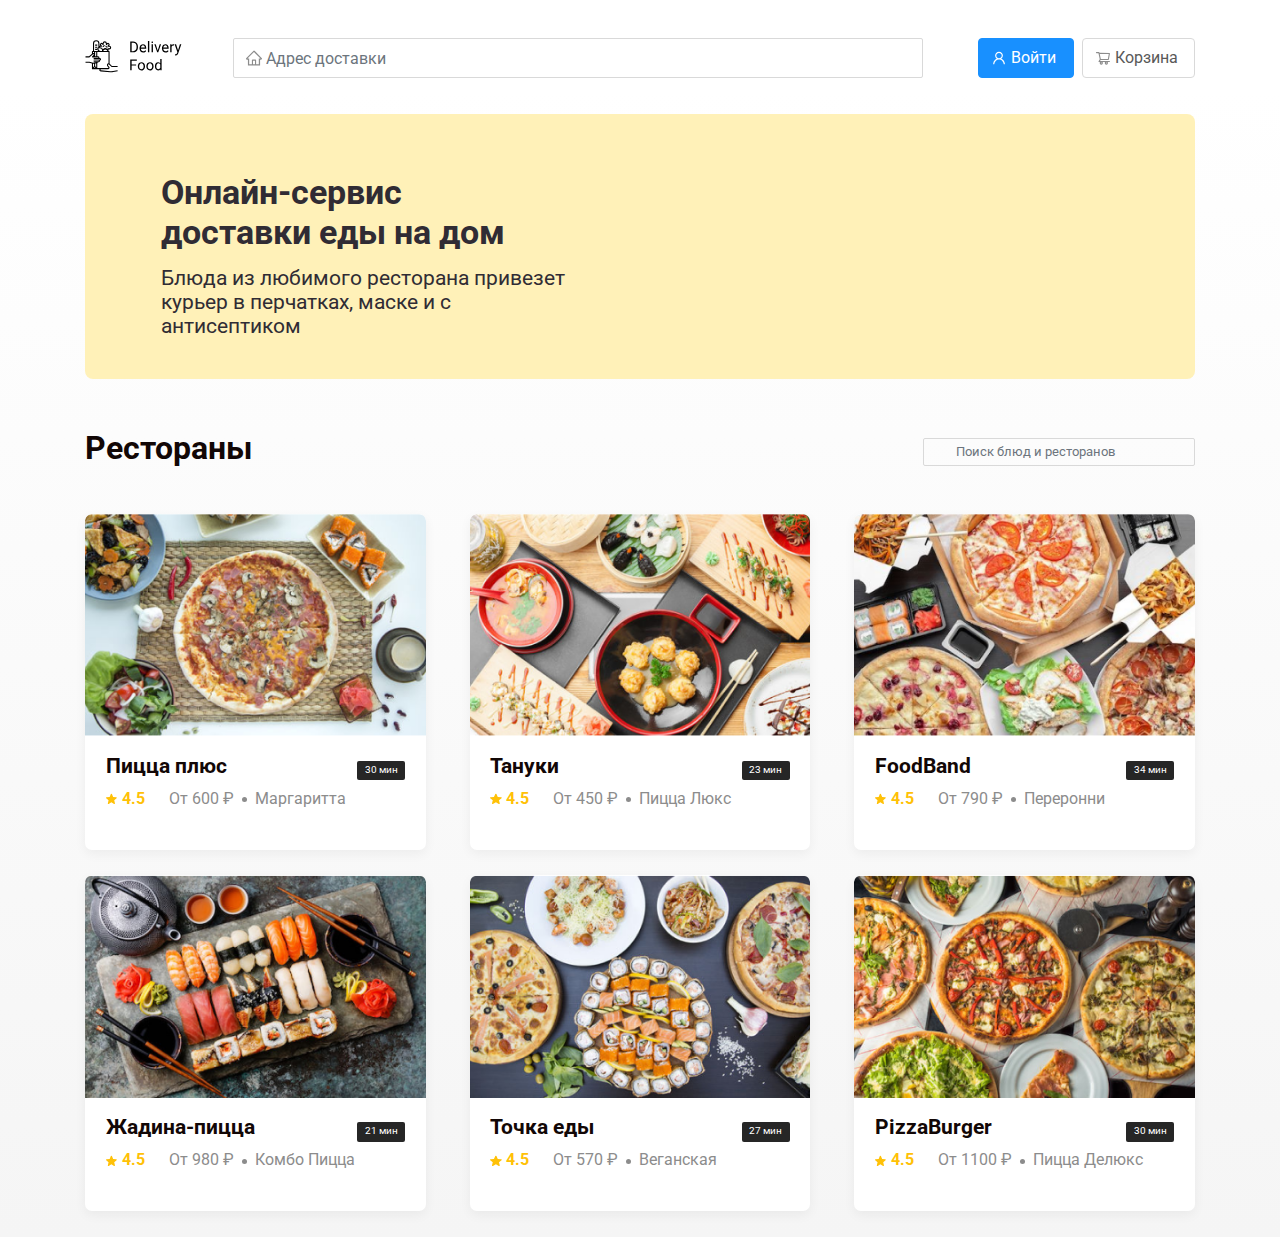
==== index.html @ 58655008 "change card values" ====
<!DOCTYPE html>
<html lang="en">
  <head>
    <meta charset="UTF-8" />
    <meta name="viewport" content="width=device-width, initial-scale=1.0" />
    <link
      rel="stylesheet"
      href="https://stackpath.bootstrapcdn.com/bootstrap/4.5.2/css/bootstrap.min.css"
    />
    <link rel="stylesheet" href="css/style.css" />
    <link
      href="https://fonts.googleapis.com/css2?family=Roboto:wght@400;700&display=swap"
      rel="stylesheet"
    />
    <script
      src="https://code.jquery.com/jquery-3.5.1.slim.min.js"
      defer
    ></script>
    <script
      src="https://cdn.jsdelivr.net/npm/popper.js@1.16.1/dist/umd/popper.min.js"
      defer
    ></script>
    <script
      src="https://stackpath.bootstrapcdn.com/bootstrap/4.5.2/js/bootstrap.min.js"
      defer
    ></script>

    <title>Delivery food - доставка еды на дом</title>
  </head>
  <body>
    <article>
      <header class="container-lg">
        <div class="row">
          <div class="col">
            <nav class="d-flex justify-content-between menu">
              <a href="" class="logo">
                <svg width="101" height="37" fill="none">
                  <path
                    d="M12.279 6.563h-2.14v1.07h2.14v-1.07zM12.279 8.702h-2.14v1.07h2.14v-1.07zM12.279 10.841h-2.14v1.07h2.14v-1.07zM19.766 7.098h-1.07a1.07 1.07 0 01-1.07 1.07v1.069a2.142 2.142 0 002.14-2.14zM22.44 9.771v-1.07a1.07 1.07 0 01-1.07-1.069H20.3a2.142 2.142 0 002.14 2.14z"
                    fill="#000"
                  />
                  <path
                    d="M28.055 33.05a10.17 10.17 0 01-2.738.123l-9.299-.846a.583.583 0 01.053-1.164h7.17a1.34 1.34 0 001.338-1.338v-.013c0-.28-.092-.554-.26-.779l-1.225-1.632a.603.603 0 01-.12-.36v-.091a.6.6 0 011.024-.424l2.342 2.341a.536.536 0 00.378.157h5.883v-1.07h-5.662l-2.184-2.185a1.701 1.701 0 00-.176-.152V13.515a.535.535 0 00-.535-.535h-.535v-1.604h.802a1.871 1.871 0 100-3.744h-.055a1.67 1.67 0 00-2.36-2.343 2.14 2.14 0 00-4.26 0 1.67 1.67 0 00-2.36 2.343h-.056c-.277 0-.552.062-.802.181v-2.32a3.209 3.209 0 10-6.418 0v7.487h-.534a.535.535 0 00-.535.535v2.352l-2.872 2.461H.513v1.07h3.744a.535.535 0 00.348-.129l3.1-2.657a1.76 1.76 0 011.143-.423.222.222 0 01.157.378l-1.918 1.918a.535.535 0 00.379.913h5.615a.267.267 0 010 .535H9.07a.535.535 0 000 1.07h5.615a.267.267 0 110 .534H9.07a.535.535 0 000 1.07h4.546a.267.267 0 010 .534H9.07a.535.535 0 100 1.07h2.64a.033.033 0 01.025.054.034.034 0 01-.02.012l-3.673.46-3.638-1.04a.534.534 0 00-.147-.02H.513v1.069h3.669l2.749.785v5.097h.001a.53.53 0 00.534.535h7.059a1.652 1.652 0 001.396 2.23l9.299.845a11.139 11.139 0 003.026-.135l4.45-.809-.19-1.052-4.451.809zM13.348 10.841a.535.535 0 01.535-.535h1.07a2.141 2.141 0 012.139 2.14.536.536 0 01-.535.534h-1.07a2.141 2.141 0 01-2.139-2.139zm1.872-2.14h1.337a.535.535 0 00.378-.912l-.802-.802a.599.599 0 11.848-.848l.802.802a.535.535 0 00.913-.378v-1.07a1.07 1.07 0 012.14 0v1.07a.535.535 0 00.912.378l.802-.802a.6.6 0 01.848.848l-.802.802a.534.534 0 00.378.913h1.337a.802.802 0 010 1.604h-1.337a.534.534 0 00-.534.535v.285a3.202 3.202 0 00-4.481.199 3.214 3.214 0 00-3.006-2.088h-.488a.804.804 0 01.755-.535zm7.152 4.28h-4.143a2.14 2.14 0 014.143 0zM9.07 5.492a2.14 2.14 0 114.278 0V9.33a1.607 1.607 0 00-1.07 1.512c0 .79.292 1.552.82 2.14H9.07V5.492zm1.07 8.557h1.07v4.278h-1.07V14.05zm-1.292 1.07c-.287 0-.573.044-.848.13v-1.2h1.07v1.09a1.295 1.295 0 00-.222-.02zm.222 2.895v.313h-.313l.313-.313zm1.07 7.537l1.07-.134v3.92l-1.07-1.07v-2.716zm-2.073.26l1.003-.126v2.582L8 29.338v-3.523a.545.545 0 00.067-.004zm.69 4.282l.848-.849.848.849H8.757zm3.522-4.906a1.104 1.104 0 00.534-.944v-.033h.803a1.338 1.338 0 001.305-1.625 1.337 1.337 0 00-.236-2.653h-.294a1.338 1.338 0 00-1.31-1.605h-.802V14.05h11.23v11.232a1.671 1.671 0 00-1.604 1.668v.091c0 .362.118.713.334 1.002l1.225 1.632a.23.23 0 01.046.137v.013a.268.268 0 01-.268.269H12.279v-4.906zM45.238 14.284V3.62h3.01c.928 0 1.748.205 2.461.616.713.41 1.262.993 1.648 1.75.39.757.588 1.626.593 2.607v.682c0 1.005-.195 1.887-.586 2.644a4.068 4.068 0 01-1.662 1.743c-.718.405-1.555.613-2.512.622h-2.952zm1.406-9.506v8.357h1.48c1.084 0 1.926-.337 2.526-1.011.606-.674.909-1.634.909-2.879v-.622c0-1.211-.286-2.151-.857-2.82-.567-.674-1.372-1.016-2.417-1.025h-1.641zm11.514 9.653c-1.075 0-1.949-.352-2.622-1.055-.674-.708-1.011-1.653-1.011-2.834v-.25c0-.785.149-1.486.447-2.101.302-.62.722-1.104 1.26-1.45a3.17 3.17 0 011.757-.528c1.03 0 1.831.34 2.403 1.018.57.679.856 1.65.856 2.915v.564H55.88c.02.781.246 1.414.681 1.897.44.479.996.718 1.67.718.478 0 .884-.098 1.216-.293.332-.195.622-.454.871-.776l.828.644c-.664 1.02-1.66 1.53-2.988 1.53zm-.169-7.105c-.547 0-1.006.2-1.377.601-.37.395-.6.952-.688 1.67h3.97v-.103c-.04-.688-.225-1.22-.557-1.596-.332-.381-.781-.572-1.348-.572zm6.306 6.958H62.94V3.034h1.355v11.25zm3.648 0h-1.355V6.36h1.355v7.924zM66.478 4.258c0-.22.066-.406.198-.557.136-.151.337-.227.6-.227.264 0 .464.076.601.227a.8.8 0 01.205.557c0 .22-.068.402-.205.549-.137.146-.337.22-.6.22-.264 0-.465-.074-.601-.22a.79.79 0 01-.198-.55zm6.255 8.188l1.963-6.086h1.384l-2.842 7.924h-1.032L69.335 6.36h1.384l2.014 6.086zm7.837 1.985c-1.074 0-1.948-.352-2.622-1.055-.674-.708-1.011-1.653-1.011-2.834v-.25c0-.785.149-1.486.447-2.101.302-.62.722-1.104 1.26-1.45a3.169 3.169 0 011.757-.528c1.03 0 1.831.34 2.403 1.018.571.679.857 1.65.857 2.915v.564h-5.369c.02.781.247 1.414.681 1.897.44.479.996.718 1.67.718.479 0 .884-.098 1.216-.293.332-.195.622-.454.872-.776l.827.644c-.664 1.02-1.66 1.53-2.988 1.53zM80.4 7.326c-.546 0-1.005.2-1.377.601-.37.395-.6.952-.688 1.67h3.97v-.103c-.04-.688-.225-1.22-.557-1.596-.332-.381-.781-.572-1.348-.572zm8.665.25a4.06 4.06 0 00-.667-.052c-.888 0-1.491.379-1.809 1.135v5.625h-1.355V6.36h1.319l.022.915c.444-.708 1.074-1.062 1.89-1.062.263 0 .463.034.6.103v1.26zm3.977 4.724l1.846-5.94h1.45l-3.186 9.147c-.493 1.319-1.277 1.978-2.351 1.978l-.257-.022-.505-.095v-1.099l.366.03c.46 0 .816-.093 1.07-.279.258-.185.47-.525.637-1.018l.3-.806-2.827-7.836h1.48l1.977 5.94zM51.119 27.575h-4.475v4.71h-1.406V21.62h6.606v1.158h-5.2v3.647h4.475v1.15zm1.677.674c0-.777.152-1.475.455-2.095.307-.62.732-1.099 1.274-1.436.547-.336 1.17-.505 1.868-.505 1.079 0 1.95.374 2.614 1.12.67.748 1.004 1.741 1.004 2.982v.095c0 .771-.15 1.465-.447 2.08a3.338 3.338 0 01-1.267 1.428c-.547.342-1.177.513-1.89.513-1.074 0-1.946-.374-2.614-1.12-.665-.748-.997-1.737-.997-2.967v-.095zm1.363.16c0 .88.202 1.585.608 2.118.41.532.957.798 1.64.798.689 0 1.236-.269 1.64-.806.406-.542.609-1.299.609-2.27 0-.87-.208-1.572-.623-2.11-.41-.542-.957-.813-1.64-.813-.67 0-1.209.267-1.62.799-.41.532-.614 1.294-.614 2.285zm7.192-.16c0-.777.151-1.475.454-2.095.308-.62.733-1.099 1.275-1.436.547-.336 1.169-.505 1.867-.505 1.08 0 1.95.374 2.615 1.12.669.748 1.003 1.741 1.003 2.982v.095c0 .771-.148 1.465-.446 2.08a3.338 3.338 0 01-1.267 1.428c-.547.342-1.177.513-1.89.513-1.074 0-1.946-.374-2.615-1.12-.664-.748-.996-1.737-.996-2.967v-.095zm1.362.16c0 .88.203 1.585.608 2.118.41.532.957.798 1.64.798.69 0 1.236-.269 1.642-.806.405-.542.607-1.299.607-2.27 0-.87-.207-1.572-.622-2.11-.41-.542-.957-.813-1.64-.813-.67 0-1.21.267-1.62.799-.41.532-.615 1.294-.615 2.285zm7.222-.153c0-1.216.288-2.192.864-2.93.576-.742 1.33-1.113 2.263-1.113.928 0 1.663.317 2.205.952v-4.13h1.355v11.25h-1.245l-.066-.85c-.542.664-1.296.996-2.263.996-.918 0-1.668-.376-2.249-1.128-.576-.752-.864-1.733-.864-2.944v-.103zm1.355.154c0 .898.186 1.601.557 2.11.37.507.884.761 1.538.761.86 0 1.487-.386 1.882-1.157v-3.64c-.405-.748-1.028-1.121-1.868-1.121-.664 0-1.181.256-1.552.769s-.557 1.272-.557 2.278z"
                    fill="#000"
                  />
                </svg>
              </a>
              <input
                class="form-control input input-address"
                type="text"
                placeholder="Адрес доставки"
              />
              <div class="d-flex justify-content-between">
                <button class="btn btn-primary">
                  <img src="./img/user.svg" alt="user-icon" class="icon" />Войти
                </button>
                <button class="btn btn-outline-secondary">
                  <img
                    src="./img/cart.svg"
                    alt="cart-icon"
                    class="icon"
                  />Корзина
                </button>
              </div>
            </nav>
          </div>
        </div>
      </header>
      <main>
        <div class="container">
          <div class="row">
            <div class="col-lg">
              <section class="container-lg promo">
                <div class="promo-text">
                  <h1>Онлайн-сервис доставки еды на дом</h1>
                  <p>
                    Блюда из любимого ресторана привезет курьер в перчатках,
                    маске и с антисептиком
                  </p>
                </div>
              </section>
            </div>
          </div>
        </div>
        <div class="container">
          <div class="row">
            <div class="col-lg">
              <section class="restaurants">
                <header
                  class="d-flex justify-content-between align-items-center"
                >
                  <h1>Рестораны</h1>
                  <input
                    type="text"
                    class="form-control input input-goods"
                    placeholder="Поиск блюд и ресторанов"
                  />
                </header>
                <section class="cards d-flex flex-wrap justify-content-between">
                  <article class="item-card">
                    <img src="./img/card-1.png" alt="" />
                    <div class="item-box">
                      <header
                        class="d-flex justify-content-between align-items-center"
                      >
                        <h2>Пицца плюс</h2>
                        <span class="time-box text-center">30 мин</span>
                      </header>
                      <section
                        class="d-inline-flex align-items-center goods-info"
                      >
                        <span class="d-flex align-items-center rating">
                          <img src="./img/star.svg" alt="star" />
                          4.5
                        </span>
                        <section class="d-flex align-items-center descr">
                          <span class="price">От 600 ₽</span>

                          <p class="category">Маргаритта</p>
                        </section>
                      </section>
                    </div>
                  </article>
                  <article class="item-card">
                    <img src="./img/card-2.png" alt="" />
                    <div class="item-box">
                      <header
                        class="d-flex justify-content-between align-items-center"
                      >
                        <h2>Тануки</h2>
                        <span class="time-box text-center">23 мин</span>
                      </header>
                      <section class="d-flex align-items-center goods-info">
                        <span class="d-inline-flex align-items-center rating">
                          <img src="./img/star.svg" alt="star" />
                          4.5
                        </span>
                        <section class="d-flex align-items-center descr">
                          <span class="price">От 450 ₽</span>

                          <p class="category">Пицца Люкс</p>
                        </section>
                      </section>
                    </div>
                  </article>
                  <article class="item-card">
                    <img src="./img/card-3.png" alt="" />
                    <div class="item-box">
                      <header
                        class="d-flex justify-content-between align-items-center"
                      >
                        <h2>FoodBand</h2>
                        <span class="time-box text-center">34 мин</span>
                      </header>
                      <section class="d-flex align-items-center goods-info">
                        <span class="d-inline-flex align-items-center rating">
                          <img src="./img/star.svg" alt="star" />
                          4.5
                        </span>
                        <section class="d-flex align-items-center descr">
                          <span class="price">От 790 ₽</span>

                          <p class="category">Переронни</p>
                        </section>
                      </section>
                    </div>
                  </article>
                  <article class="item-card">
                    <img src="./img/card-4.png" alt="" />
                    <div class="item-box">
                      <header
                        class="d-flex justify-content-between align-items-center"
                      >
                        <h2>Жадина-пицца</h2>
                        <span class="time-box text-center">21 мин</span>
                      </header>
                      <section class="d-flex align-items-center goods-info">
                        <span class="d-inline-flex align-items-center rating">
                          <img src="./img/star.svg" alt="star" />
                          4.5
                        </span>
                        <section class="d-flex align-items-center descr">
                          <span class="price">От 980 ₽</span>

                          <p class="category">Комбо Пицца</p>
                        </section>
                      </section>
                    </div>
                  </article>
                  <article class="item-card">
                    <img src="./img/card-5.png" alt="" />
                    <div class="item-box">
                      <header
                        class="d-flex justify-content-between align-items-center"
                      >
                        <h2>Точка еды</h2>
                        <span class="time-box text-center">27 мин</span>
                      </header>
                      <section class="d-flex align-items-center goods-info">
                        <span class="d-inline-flex align-items-center rating">
                          <img src="./img/star.svg" alt="star" />
                          4.5
                        </span>
                        <section class="d-flex align-items-center descr">
                          <span class="price">От 570 ₽</span>

                          <p class="category">Веганская</p>
                        </section>
                      </section>
                    </div>
                  </article>
                  <article class="item-card">
                    <img src="./img/card-6.png" alt="" />
                    <div class="item-box">
                      <header
                        class="d-flex justify-content-between align-items-center"
                      >
                        <h2>PizzaBurger</h2>
                        <span class="time-box text-center">30 мин</span>
                      </header>
                      <section class="d-flex align-items-center goods-info">
                        <span class="d-inline-flex align-items-center rating">
                          <img src="./img/star.svg" alt="star" />
                          4.5
                        </span>
                        <section class="d-flex align-items-center descr">
                          <span class="price">От 1100 ₽</span>

                          <p class="category">Пицца Делюкс</p>
                        </section>
                      </section>
                    </div>
                  </article>
                </section>
              </section>
            </div>
          </div>
        </div>
      </main>
    </article>
  </body>
</html>
---- css/style.css ----
* {
  box-sizing: border-box;
}

.body {
  font-size: 18px;
  font-family: "Roboto", sans-serif;
}

p {
  margin: 0;
}

.menu {
  margin-top: 2.4rem;
}

.input {
  color: #bfbfbf;
  background: #ffffff;
  border: 1px solid #d9d9d9;
  box-sizing: border-box;
  border-radius: 2px;
  font-size: 16px;
  line-height: 24px;
  padding-left: 32px;
  padding-right: 12px;
}

.input-address {
  height: 40px;
  width: 690px;
  background: url("../img/home.svg") left 11px center no-repeat;
}

.btn {
  margin-left: 0.5rem;
  display: flex;
  align-items: center;
}

.input:focus {
  color: #343a40;
  box-shadow: none;
  border-color: #d9d9d9;
}

.btn-primary {
  width: 96px;
  height: 40px;
  background-color: #1890ff;
  border-color: #1890ff;
}

.btn-primary:hover,
.btn-primary:active,
.btn-primary:focus {
  background-color: #1890ff;
  border-color: #1890ff;
  color: #ffffff;
  box-shadow: none;
}

.btn-outline-secondary {
  border-color: #d9d9d9;
  background-color: inherit;
  width: 113px;
  height: 40px;
  color: #595959;
}

.btn-outline-secondary:hover,
.btn-outline-secondary:active,
.btn-outline-secondary:focus {
  background-color: inherit;
  border-color: #d9d9d9;
  color: #595959;
  box-shadow: none;
}

main:first-of-type {
  background: linear-gradient(
    180deg,
    rgba(245, 245, 245, 0) 1.04%,
    #f5f5f5 100%
  );
}

.icon {
  padding-right: 4px;
}

.promo {
  display: block;
  margin-top: 2.2rem;
  height: 16.6rem;
  background: #fff1b8 url("/img/banner.png") no-repeat center right -200px / 800px;
  color: #302c34;
  border-radius: 0.5rem;
}

.promo-text {
  padding: 3.7rem 0 3.7rem 3.8rem;
}

.promo-text h1 {
  font-size: 2.1rem;
  margin-bottom: 0.8rem;
  font-weight: 700;
  line-height: 2.5rem;
  width: 24rem;
}

.promo-text p {
  font-size: 1.3rem;
  line-height: 1.5rem;
  font-weight: 400;
  width: 27rem;
}

.restaurants {
  margin-top: 3.1rem;
}

.restaurants h1 {
  font-size: 2rem;
  font-weight: 700;
  color: #120706;
}

.input-goods {
  width: 17rem;
  background: url("../img/search.svg") left 11px center no-repeat;
  font-size: 0.8rem;
  height: 1.8rem;
}

.item-card {
  width: 21.3rem;
  height: 21rem;
  background: #ffffff;
  box-shadow: 0px 4px 12px rgba(0, 0, 0, 0.05);
  border-radius: 7px;
  margin-bottom: 1.6rem;
  overflow: hidden;
}

.item-card img {
  width: 21.3rem;
  height: auto;
  object-fit: cover;
}

.cards {
  margin-top: 2.4rem;
}

.item-card .item-box {
  padding: 1.1rem 1.3rem 1.8rem 1.3rem;
  color: #8c8c8c;
}

.item-card header h2 {
  font-size: 1.3rem;
  font-weight: 700;
  color: #120706;
}

.time-box {
  width: 3rem;
  height: 1.2rem;
  font-size: 0.6rem;
  line-height: 1.1rem;
  background: #262626;
  border-radius: 2px;
  color: #ffffff;
}

.price::after {
  display: inline-block;
  content: "";
  width: 5px;
  height: 5px;
  border-radius: 50%;
  margin-right: 0.5rem;
  margin-left: 0.5rem;
  vertical-align: middle;
  background-color: #8c8c8c;
}

.item-card .rating {
  color: #ffc107;
  font-weight: 700;
  margin-right: 24px;
}

.item-card .rating img {
  width: 0.7rem;
  height: 0.7rem;
  margin-right: 0.3rem;
}
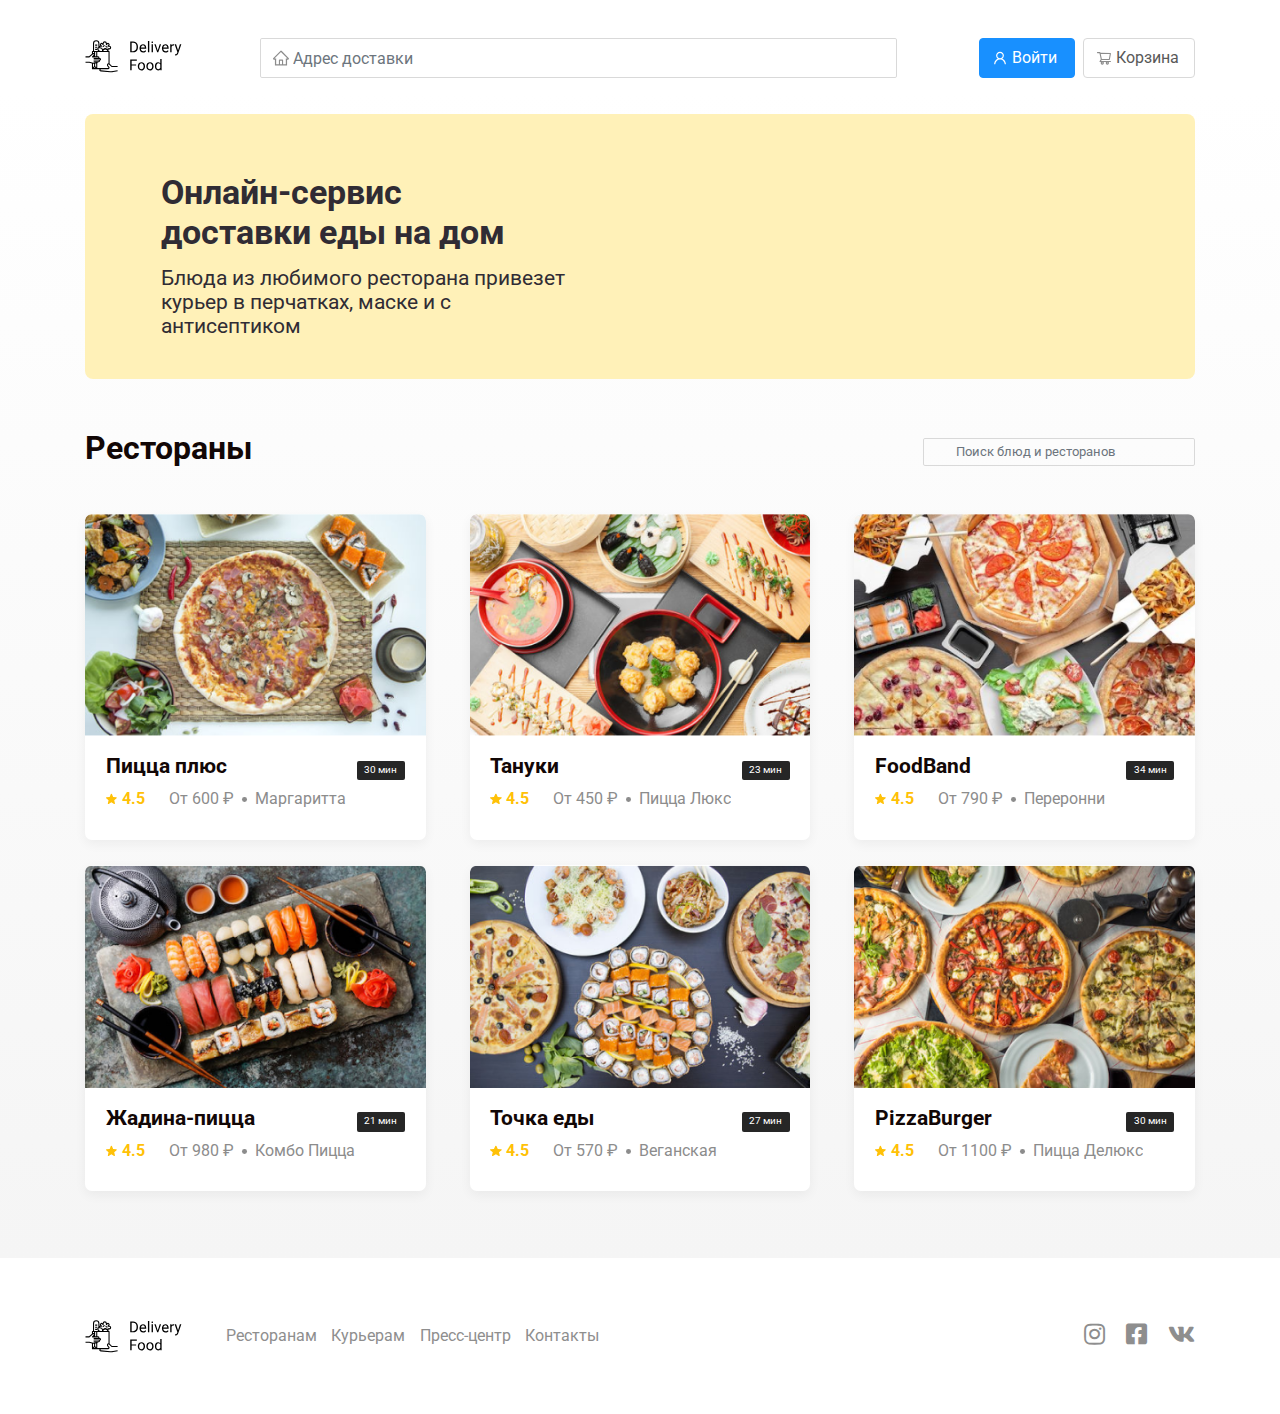
==== commit 554c39ec: "add footer and adaptive scale (last iphone 5)" ====
--- a/index.html
+++ b/index.html
@@ -12,6 +12,7 @@
       href="https://fonts.googleapis.com/css2?family=Roboto:wght@400;700&display=swap"
       rel="stylesheet"
     />
+    <link href="https://use.fontawesome.com/releases/v5.15.1/css/all.css" rel="stylesheet">
     <script
       src="https://code.jquery.com/jquery-3.5.1.slim.min.js"
       defer
@@ -29,10 +30,10 @@
   </head>
   <body>
     <article>
-      <header class="container-lg">
+      <header class="container-xl">
         <div class="row">
           <div class="col">
-            <nav class="d-flex justify-content-between menu">
+            <nav class="d-flex flex-wrap justify-content-between menu">
               <a href="" class="logo">
                 <svg width="101" height="37" fill="none">
                   <path
@@ -52,14 +53,14 @@
               />
               <div class="d-flex justify-content-between">
                 <button class="btn btn-primary">
-                  <img src="./img/user.svg" alt="user-icon" class="icon" />Войти
+                  <img src="./img/user.svg" alt="user-icon" class="icon" /><span class="btn-caption">Войти</span>
                 </button>
                 <button class="btn btn-outline-secondary">
                   <img
                     src="./img/cart.svg"
                     alt="cart-icon"
                     class="icon"
-                  />Корзина
+                  /><span class="btn-caption">Корзина</span>
                 </button>
               </div>
             </nav>
@@ -67,10 +68,10 @@
         </div>
       </header>
       <main>
-        <div class="container">
+        <div class="container-xl">
           <div class="row">
-            <div class="col-lg">
-              <section class="container-lg promo">
+            <div class="col">
+              <section class="container-xl promo">
                 <div class="promo-text">
                   <h1>Онлайн-сервис доставки еды на дом</h1>
                   <p>
@@ -82,12 +83,12 @@
             </div>
           </div>
         </div>
-        <div class="container">
+        <div class="container-xl">
           <div class="row">
-            <div class="col-lg">
+            <div class="col">
               <section class="restaurants">
                 <header
-                  class="d-flex justify-content-between align-items-center"
+                  class="d-flex flex-wrap justify-content-between align-items-center"
                 >
                   <h1>Рестораны</h1>
                   <input
@@ -107,17 +108,17 @@
                         <span class="time-box text-center">30 мин</span>
                       </header>
                       <section
-                        class="d-inline-flex align-items-center goods-info"
+                        class="d-flex flex-wrap align-items-center goods-info"
                       >
                         <span class="d-flex align-items-center rating">
                           <img src="./img/star.svg" alt="star" />
                           4.5
                         </span>
-                        <section class="d-flex align-items-center descr">
+                     
                           <span class="price">От 600 ₽</span>
 
                           <p class="category">Маргаритта</p>
-                        </section>
+                        
                       </section>
                     </div>
                   </article>
@@ -130,16 +131,16 @@
                         <h2>Тануки</h2>
                         <span class="time-box text-center">23 мин</span>
                       </header>
-                      <section class="d-flex align-items-center goods-info">
-                        <span class="d-inline-flex align-items-center rating">
-                          <img src="./img/star.svg" alt="star" />
-                          4.5
-                        </span>
-                        <section class="d-flex align-items-center descr">
+                      <section class="d-flex flex-wrap align-items-center goods-info">
+                        <span class="d-inline-flex align-items-center rating">
+                          <img src="./img/star.svg" alt="star" />
+                          4.5
+                        </span>
+          
                           <span class="price">От 450 ₽</span>
 
                           <p class="category">Пицца Люкс</p>
-                        </section>
+                        
                       </section>
                     </div>
                   </article>
@@ -152,16 +153,16 @@
                         <h2>FoodBand</h2>
                         <span class="time-box text-center">34 мин</span>
                       </header>
-                      <section class="d-flex align-items-center goods-info">
-                        <span class="d-inline-flex align-items-center rating">
-                          <img src="./img/star.svg" alt="star" />
-                          4.5
-                        </span>
-                        <section class="d-flex align-items-center descr">
+                      <section class="d-flex flex-wrap align-items-center goods-info">
+                        <span class="d-inline-flex align-items-center rating">
+                          <img src="./img/star.svg" alt="star" />
+                          4.5
+                        </span>
+                      
                           <span class="price">От 790 ₽</span>
 
                           <p class="category">Переронни</p>
-                        </section>
+                        
                       </section>
                     </div>
                   </article>
@@ -174,16 +175,16 @@
                         <h2>Жадина-пицца</h2>
                         <span class="time-box text-center">21 мин</span>
                       </header>
-                      <section class="d-flex align-items-center goods-info">
-                        <span class="d-inline-flex align-items-center rating">
-                          <img src="./img/star.svg" alt="star" />
-                          4.5
-                        </span>
-                        <section class="d-flex align-items-center descr">
+                      <section class="d-flex flex-wrap align-items-center goods-info">
+                        <span class="d-inline-flex align-items-center rating">
+                          <img src="./img/star.svg" alt="star" />
+                          4.5
+                        </span>
+                      
                           <span class="price">От 980 ₽</span>
 
                           <p class="category">Комбо Пицца</p>
-                        </section>
+                        
                       </section>
                     </div>
                   </article>
@@ -196,16 +197,16 @@
                         <h2>Точка еды</h2>
                         <span class="time-box text-center">27 мин</span>
                       </header>
-                      <section class="d-flex align-items-center goods-info">
-                        <span class="d-inline-flex align-items-center rating">
-                          <img src="./img/star.svg" alt="star" />
-                          4.5
-                        </span>
-                        <section class="d-flex align-items-center descr">
+                      <section class="d-flex flex-wrap align-items-center goods-info">
+                        <span class="d-inline-flex align-items-center rating">
+                          <img src="./img/star.svg" alt="star" />
+                          4.5
+                        </span>
+                       
                           <span class="price">От 570 ₽</span>
 
                           <p class="category">Веганская</p>
-                        </section>
+                      
                       </section>
                     </div>
                   </article>
@@ -218,16 +219,13 @@
                         <h2>PizzaBurger</h2>
                         <span class="time-box text-center">30 мин</span>
                       </header>
-                      <section class="d-flex align-items-center goods-info">
-                        <span class="d-inline-flex align-items-center rating">
-                          <img src="./img/star.svg" alt="star" />
-                          4.5
-                        </span>
-                        <section class="d-flex align-items-center descr">
-                          <span class="price">От 1100 ₽</span>
-
-                          <p class="category">Пицца Делюкс</p>
-                        </section>
+                      <section class="d-flex flex-wrap align-items-center goods-info">
+                        <span class="d-inline-flex align-items-center rating">
+                          <img src="./img/star.svg" alt="star" />
+                          4.5
+                        </span>
+                        <span class="price">От 1100 ₽</span>
+                        <p class="category">Пицца Делюкс</p>
                       </section>
                     </div>
                   </article>
@@ -237,6 +235,45 @@
           </div>
         </div>
       </main>
+      <footer class="container-xl">
+        <div class="row">
+          <div class="col">
+            <div class="d-flex flex-wrap justify-content-between align-items-center">
+              <nav class="d-inline-flex flex-wrap align-items-center footer-nav">
+                <a href="" class="logo">
+                  <svg width="101" height="37" fill="none">
+                    <path
+                      d="M12.279 6.563h-2.14v1.07h2.14v-1.07zM12.279 8.702h-2.14v1.07h2.14v-1.07zM12.279 10.841h-2.14v1.07h2.14v-1.07zM19.766 7.098h-1.07a1.07 1.07 0 01-1.07 1.07v1.069a2.142 2.142 0 002.14-2.14zM22.44 9.771v-1.07a1.07 1.07 0 01-1.07-1.069H20.3a2.142 2.142 0 002.14 2.14z"
+                      fill="#000" />
+                    <path
+                      d="M28.055 33.05a10.17 10.17 0 01-2.738.123l-9.299-.846a.583.583 0 01.053-1.164h7.17a1.34 1.34 0 001.338-1.338v-.013c0-.28-.092-.554-.26-.779l-1.225-1.632a.603.603 0 01-.12-.36v-.091a.6.6 0 011.024-.424l2.342 2.341a.536.536 0 00.378.157h5.883v-1.07h-5.662l-2.184-2.185a1.701 1.701 0 00-.176-.152V13.515a.535.535 0 00-.535-.535h-.535v-1.604h.802a1.871 1.871 0 100-3.744h-.055a1.67 1.67 0 00-2.36-2.343 2.14 2.14 0 00-4.26 0 1.67 1.67 0 00-2.36 2.343h-.056c-.277 0-.552.062-.802.181v-2.32a3.209 3.209 0 10-6.418 0v7.487h-.534a.535.535 0 00-.535.535v2.352l-2.872 2.461H.513v1.07h3.744a.535.535 0 00.348-.129l3.1-2.657a1.76 1.76 0 011.143-.423.222.222 0 01.157.378l-1.918 1.918a.535.535 0 00.379.913h5.615a.267.267 0 010 .535H9.07a.535.535 0 000 1.07h5.615a.267.267 0 110 .534H9.07a.535.535 0 000 1.07h4.546a.267.267 0 010 .534H9.07a.535.535 0 100 1.07h2.64a.033.033 0 01.025.054.034.034 0 01-.02.012l-3.673.46-3.638-1.04a.534.534 0 00-.147-.02H.513v1.069h3.669l2.749.785v5.097h.001a.53.53 0 00.534.535h7.059a1.652 1.652 0 001.396 2.23l9.299.845a11.139 11.139 0 003.026-.135l4.45-.809-.19-1.052-4.451.809zM13.348 10.841a.535.535 0 01.535-.535h1.07a2.141 2.141 0 012.139 2.14.536.536 0 01-.535.534h-1.07a2.141 2.141 0 01-2.139-2.139zm1.872-2.14h1.337a.535.535 0 00.378-.912l-.802-.802a.599.599 0 11.848-.848l.802.802a.535.535 0 00.913-.378v-1.07a1.07 1.07 0 012.14 0v1.07a.535.535 0 00.912.378l.802-.802a.6.6 0 01.848.848l-.802.802a.534.534 0 00.378.913h1.337a.802.802 0 010 1.604h-1.337a.534.534 0 00-.534.535v.285a3.202 3.202 0 00-4.481.199 3.214 3.214 0 00-3.006-2.088h-.488a.804.804 0 01.755-.535zm7.152 4.28h-4.143a2.14 2.14 0 014.143 0zM9.07 5.492a2.14 2.14 0 114.278 0V9.33a1.607 1.607 0 00-1.07 1.512c0 .79.292 1.552.82 2.14H9.07V5.492zm1.07 8.557h1.07v4.278h-1.07V14.05zm-1.292 1.07c-.287 0-.573.044-.848.13v-1.2h1.07v1.09a1.295 1.295 0 00-.222-.02zm.222 2.895v.313h-.313l.313-.313zm1.07 7.537l1.07-.134v3.92l-1.07-1.07v-2.716zm-2.073.26l1.003-.126v2.582L8 29.338v-3.523a.545.545 0 00.067-.004zm.69 4.282l.848-.849.848.849H8.757zm3.522-4.906a1.104 1.104 0 00.534-.944v-.033h.803a1.338 1.338 0 001.305-1.625 1.337 1.337 0 00-.236-2.653h-.294a1.338 1.338 0 00-1.31-1.605h-.802V14.05h11.23v11.232a1.671 1.671 0 00-1.604 1.668v.091c0 .362.118.713.334 1.002l1.225 1.632a.23.23 0 01.046.137v.013a.268.268 0 01-.268.269H12.279v-4.906zM45.238 14.284V3.62h3.01c.928 0 1.748.205 2.461.616.713.41 1.262.993 1.648 1.75.39.757.588 1.626.593 2.607v.682c0 1.005-.195 1.887-.586 2.644a4.068 4.068 0 01-1.662 1.743c-.718.405-1.555.613-2.512.622h-2.952zm1.406-9.506v8.357h1.48c1.084 0 1.926-.337 2.526-1.011.606-.674.909-1.634.909-2.879v-.622c0-1.211-.286-2.151-.857-2.82-.567-.674-1.372-1.016-2.417-1.025h-1.641zm11.514 9.653c-1.075 0-1.949-.352-2.622-1.055-.674-.708-1.011-1.653-1.011-2.834v-.25c0-.785.149-1.486.447-2.101.302-.62.722-1.104 1.26-1.45a3.17 3.17 0 011.757-.528c1.03 0 1.831.34 2.403 1.018.57.679.856 1.65.856 2.915v.564H55.88c.02.781.246 1.414.681 1.897.44.479.996.718 1.67.718.478 0 .884-.098 1.216-.293.332-.195.622-.454.871-.776l.828.644c-.664 1.02-1.66 1.53-2.988 1.53zm-.169-7.105c-.547 0-1.006.2-1.377.601-.37.395-.6.952-.688 1.67h3.97v-.103c-.04-.688-.225-1.22-.557-1.596-.332-.381-.781-.572-1.348-.572zm6.306 6.958H62.94V3.034h1.355v11.25zm3.648 0h-1.355V6.36h1.355v7.924zM66.478 4.258c0-.22.066-.406.198-.557.136-.151.337-.227.6-.227.264 0 .464.076.601.227a.8.8 0 01.205.557c0 .22-.068.402-.205.549-.137.146-.337.22-.6.22-.264 0-.465-.074-.601-.22a.79.79 0 01-.198-.55zm6.255 8.188l1.963-6.086h1.384l-2.842 7.924h-1.032L69.335 6.36h1.384l2.014 6.086zm7.837 1.985c-1.074 0-1.948-.352-2.622-1.055-.674-.708-1.011-1.653-1.011-2.834v-.25c0-.785.149-1.486.447-2.101.302-.62.722-1.104 1.26-1.45a3.169 3.169 0 011.757-.528c1.03 0 1.831.34 2.403 1.018.571.679.857 1.65.857 2.915v.564h-5.369c.02.781.247 1.414.681 1.897.44.479.996.718 1.67.718.479 0 .884-.098 1.216-.293.332-.195.622-.454.872-.776l.827.644c-.664 1.02-1.66 1.53-2.988 1.53zM80.4 7.326c-.546 0-1.005.2-1.377.601-.37.395-.6.952-.688 1.67h3.97v-.103c-.04-.688-.225-1.22-.557-1.596-.332-.381-.781-.572-1.348-.572zm8.665.25a4.06 4.06 0 00-.667-.052c-.888 0-1.491.379-1.809 1.135v5.625h-1.355V6.36h1.319l.022.915c.444-.708 1.074-1.062 1.89-1.062.263 0 .463.034.6.103v1.26zm3.977 4.724l1.846-5.94h1.45l-3.186 9.147c-.493 1.319-1.277 1.978-2.351 1.978l-.257-.022-.505-.095v-1.099l.366.03c.46 0 .816-.093 1.07-.279.258-.185.47-.525.637-1.018l.3-.806-2.827-7.836h1.48l1.977 5.94zM51.119 27.575h-4.475v4.71h-1.406V21.62h6.606v1.158h-5.2v3.647h4.475v1.15zm1.677.674c0-.777.152-1.475.455-2.095.307-.62.732-1.099 1.274-1.436.547-.336 1.17-.505 1.868-.505 1.079 0 1.95.374 2.614 1.12.67.748 1.004 1.741 1.004 2.982v.095c0 .771-.15 1.465-.447 2.08a3.338 3.338 0 01-1.267 1.428c-.547.342-1.177.513-1.89.513-1.074 0-1.946-.374-2.614-1.12-.665-.748-.997-1.737-.997-2.967v-.095zm1.363.16c0 .88.202 1.585.608 2.118.41.532.957.798 1.64.798.689 0 1.236-.269 1.64-.806.406-.542.609-1.299.609-2.27 0-.87-.208-1.572-.623-2.11-.41-.542-.957-.813-1.64-.813-.67 0-1.209.267-1.62.799-.41.532-.614 1.294-.614 2.285zm7.192-.16c0-.777.151-1.475.454-2.095.308-.62.733-1.099 1.275-1.436.547-.336 1.169-.505 1.867-.505 1.08 0 1.95.374 2.615 1.12.669.748 1.003 1.741 1.003 2.982v.095c0 .771-.148 1.465-.446 2.08a3.338 3.338 0 01-1.267 1.428c-.547.342-1.177.513-1.89.513-1.074 0-1.946-.374-2.615-1.12-.664-.748-.996-1.737-.996-2.967v-.095zm1.362.16c0 .88.203 1.585.608 2.118.41.532.957.798 1.64.798.69 0 1.236-.269 1.642-.806.405-.542.607-1.299.607-2.27 0-.87-.207-1.572-.622-2.11-.41-.542-.957-.813-1.64-.813-.67 0-1.21.267-1.62.799-.41.532-.615 1.294-.615 2.285zm7.222-.153c0-1.216.288-2.192.864-2.93.576-.742 1.33-1.113 2.263-1.113.928 0 1.663.317 2.205.952v-4.13h1.355v11.25h-1.245l-.066-.85c-.542.664-1.296.996-2.263.996-.918 0-1.668-.376-2.249-1.128-.576-.752-.864-1.733-.864-2.944v-.103zm1.355.154c0 .898.186 1.601.557 2.11.37.507.884.761 1.538.761.86 0 1.487-.386 1.882-1.157v-3.64c-.405-.748-1.028-1.121-1.868-1.121-.664 0-1.181.256-1.552.769s-.557 1.272-.557 2.278z"
+                      fill="#000" />
+                  </svg>
+                </a>
+                <ul class="d-inline-flex nav-links">
+                  <li>
+                    <a class="nav-link" href="#"  role="button">Ресторанам</a>
+                  </li>
+                  <li>
+                    <a class="nav-link" href="#" role="button">Курьерам</a>
+                  </li>
+                  <li>
+                    <a class="nav-link" href="#" role="button">Пресс-центр</a>
+                  </li>
+                  <li>
+                    <a class="nav-link" href="#" role="button">Контакты</a>
+                  </li>
+                </ul>
+              </nav>
+              <div class="d-flex justify-content-between social">
+                <a href="https://www.instagram.com/" target="_blank"><i class="fab fa-instagram"></i></a>
+                <a href="https://www.facebook.com/" target="_blank"><i class="fab fa-facebook-square"></i></a>
+                <a href="https://vk.com/" target="_blank"><i class="fab fa-vk"></i></a>
+              </div>
+            </div>
+          </div>
+        </div>
+      </footer>
     </article>
   </body>
 </html>
--- a/css/style.css
+++ b/css/style.css
@@ -18,19 +18,19 @@
 .input {
   color: #bfbfbf;
   background: #ffffff;
-  border: 1px solid #d9d9d9;
+  border: 0.06rem solid #d9d9d9;
   box-sizing: border-box;
-  border-radius: 2px;
-  font-size: 16px;
-  line-height: 24px;
-  padding-left: 32px;
-  padding-right: 12px;
+  border-radius: 0.12rem;
+  font-size: 1rem;
+  line-height: 1.5rem;
+  padding-left: 2rem;
+  padding-right: 0.75rem;
 }
 
 .input-address {
-  height: 40px;
-  width: 690px;
-  background: url("../img/home.svg") left 11px center no-repeat;
+  height: 2.5rem;
+  flex: 0.8;
+  background: url("../img/home.svg") left 0.68rem center no-repeat;
 }
 
 .btn {
@@ -46,8 +46,8 @@
 }
 
 .btn-primary {
-  width: 96px;
-  height: 40px;
+  width: 6rem;
+  height: 2.5rem;
   background-color: #1890ff;
   border-color: #1890ff;
 }
@@ -64,8 +64,8 @@
 .btn-outline-secondary {
   border-color: #d9d9d9;
   background-color: inherit;
-  width: 113px;
-  height: 40px;
+  width: 7rem;
+  height: 2.5rem;
   color: #595959;
 }
 
@@ -87,14 +87,15 @@
 }
 
 .icon {
-  padding-right: 4px;
+  padding-right: 0.25rem;
 }
 
 .promo {
   display: block;
   margin-top: 2.2rem;
   height: 16.6rem;
-  background: #fff1b8 url("/img/banner.png") no-repeat center right -200px / 800px;
+  background: #fff1b8 url("../img/banner.png") no-repeat center right -12.5rem /
+    45rem;
   color: #302c34;
   border-radius: 0.5rem;
 }
@@ -120,6 +121,7 @@
 
 .restaurants {
   margin-top: 3.1rem;
+  margin-bottom: 2.6rem;
 }
 
 .restaurants h1 {
@@ -130,23 +132,28 @@
 
 .input-goods {
   width: 17rem;
-  background: url("../img/search.svg") left 11px center no-repeat;
+  background: url("../img/search.svg") left 0.68rem center no-repeat;
   font-size: 0.8rem;
   height: 1.8rem;
 }
 
 .item-card {
-  width: 21.3rem;
-  height: 21rem;
+  flex-basis: 30.7%;
   background: #ffffff;
-  box-shadow: 0px 4px 12px rgba(0, 0, 0, 0.05);
-  border-radius: 7px;
+  box-shadow: 0rem 0.25rem 0.75rem rgba(0, 0, 0, 0.05);
+  border-radius: 0.43rem;
   margin-bottom: 1.6rem;
   overflow: hidden;
 }
 
+@media screen and (max-width: 992px) {
+  .item-card {
+    flex-basis: 48%;
+  }
+}
+
 .item-card img {
-  width: 21.3rem;
+  width: 100%;
   height: auto;
   object-fit: cover;
 }
@@ -172,15 +179,15 @@
   font-size: 0.6rem;
   line-height: 1.1rem;
   background: #262626;
-  border-radius: 2px;
+  border-radius: 0.12rem;
   color: #ffffff;
 }
 
 .price::after {
   display: inline-block;
   content: "";
-  width: 5px;
-  height: 5px;
+  width: 0.3rem;
+  height: 0.3rem;
   border-radius: 50%;
   margin-right: 0.5rem;
   margin-left: 0.5rem;
@@ -191,7 +198,7 @@
 .item-card .rating {
   color: #ffc107;
   font-weight: 700;
-  margin-right: 24px;
+  margin-right: 1.5rem;
 }
 
 .item-card .rating img {
@@ -199,3 +206,220 @@
   height: 0.7rem;
   margin-right: 0.3rem;
 }
+
+.category {
+  text-overflow: ellipsis;
+  overflow: hidden;
+  white-space: nowrap;
+}
+
+footer {
+  padding: 3.7rem 0;
+}
+
+.nav-links li {
+  list-style-type: none;
+}
+
+.nav-links li:not(:last-child) {
+  margin-right: 0.9rem;
+}
+
+.nav-link,
+.social a {
+  color: #8e8e8e;
+}
+
+ul {
+  margin: 0;
+}
+
+.nav-link:hover,
+.social a:hover {
+  color: #595959;
+}
+
+.social a > i {
+  font-size: 1.5rem;
+}
+
+.social a {
+  margin-left: 1.3rem;
+}
+
+.nav-link {
+  padding: 0;
+}
+
+@media screen and (max-width: 1200px) {
+  .promo {
+    background: #fff1b8 url("../img/banner.png") no-repeat center right -12.5rem /
+      40rem;
+  }
+}
+
+@media screen and (max-width: 960px) {
+  .promo {
+    background: #fff1b8 url("../img/banner.png") no-repeat center right -12.5rem /
+      32rem;
+  }
+}
+
+@media screen and (max-width: 868px) {
+  .promo {
+    background: #fff1b8 url("../img/banner.png") no-repeat top -7rem right -12.5rem /
+      28rem;
+  }
+}
+
+@media screen and (max-width: 768px) {
+  .promo {
+    background: #fff1b8 url("../img/banner.png") no-repeat top -7rem right -12.5rem /
+      24.5rem;
+  }
+  .promo-text {
+    padding: 3.7rem 0 3.7rem 1.8rem;
+  }
+
+  .promo-text p {
+    font-size: 1rem;
+    line-height: 1.4rem;
+    width: 22rem;
+  }
+
+  .promo-text h1 {
+    font-size: 1.9rem;
+    margin-bottom: 0.6rem;
+    line-height: 2.5rem;
+    width: 23rem;
+  }
+}
+
+@media screen and (max-width: 668px) {
+  .input-address {
+    order: 3;
+    flex: 100%;
+    margin-top: 1.5rem;
+  }
+  .rating {
+    flex-basis: 100%;
+  }
+  .restaurants h1 {
+    font-size: 1.6rem;
+  }
+}
+
+@media screen and (max-width: 576px) {
+  .input {
+    height: 2.5rem;
+  }
+  .promo {
+    background-image: none;
+  }
+  .promo-text {
+    padding: 3.7rem;
+  }
+  .footer-nav {
+    flex: 100%;
+    margin-bottom: 1rem;
+  }
+  footer .logo {
+    flex: 1;
+    margin-left: 2rem;
+  }
+  .nav-links {
+    flex-wrap: wrap;
+    flex-basis: 70%;
+  }
+  .nav-links li:not(:last-child) {
+    margin-right: 1.9rem;
+    margin-bottom: 0.5rem;
+  }
+  .social {
+    margin-left: 2rem;
+  }
+  .social a:first-child {
+    margin-left: 0;
+  }
+}
+
+@media screen and (max-width: 480px) {
+  .btn-caption {
+    display: none;
+  }
+  .btn {
+    width: 3rem;
+  }
+  .icon {
+    padding: 0;
+    margin: 0 auto;
+  }
+  .item-card {
+    flex: 100%;
+    margin-bottom: 2.5rem;
+  }
+  .item-card img {
+    height: 16rem;
+  }
+  .promo-text {
+    padding: 4.4rem 2.4rem;
+  }
+  .promo-text h1 {
+    font-size: 1.9rem;
+    line-height: 2.5rem;
+    width: 23rem;
+  }
+  .promo-text p {
+    font-size: 1rem;
+    line-height: 1.4rem;
+    width: 22rem;
+  }
+  .restaurants h1 {
+    font-size: 1.6rem;
+    flex: 100%;
+    margin-bottom: 1.2rem;
+  }
+  .input-goods {
+    flex: 100%;
+    font-size: 0.9rem;
+  }
+  .time-box {
+    width: 3.6rem;
+    height: 1.5rem;
+    font-size: 0.7rem;
+    line-height: 1.4rem;
+    background: #262626;
+    border-radius: 0.12rem;
+    color: #ffffff;
+  }
+  footer .logo {
+    flex: 100%;
+    margin-bottom: 16px;
+  }
+  .nav-links {
+    flex-wrap: wrap;
+    flex-basis: 50%;
+    margin-bottom: 8px;
+  }
+}
+
+@media screen and (max-width: 360px) {
+  .promo-text {
+    padding: 4.4rem 0;
+  }
+  .promo-text h1 {
+    font-size: 1.5rem;
+    line-height: 1.9rem;
+    width: 16rem;
+  }
+  .promo-text p {
+    font-size: 1rem;
+    line-height: 1.4rem;
+    width: 16rem;
+  }
+  .nav-links {
+    flex-wrap: wrap;
+    flex-basis: 60%;
+    margin-bottom: 8px;
+  }
+}
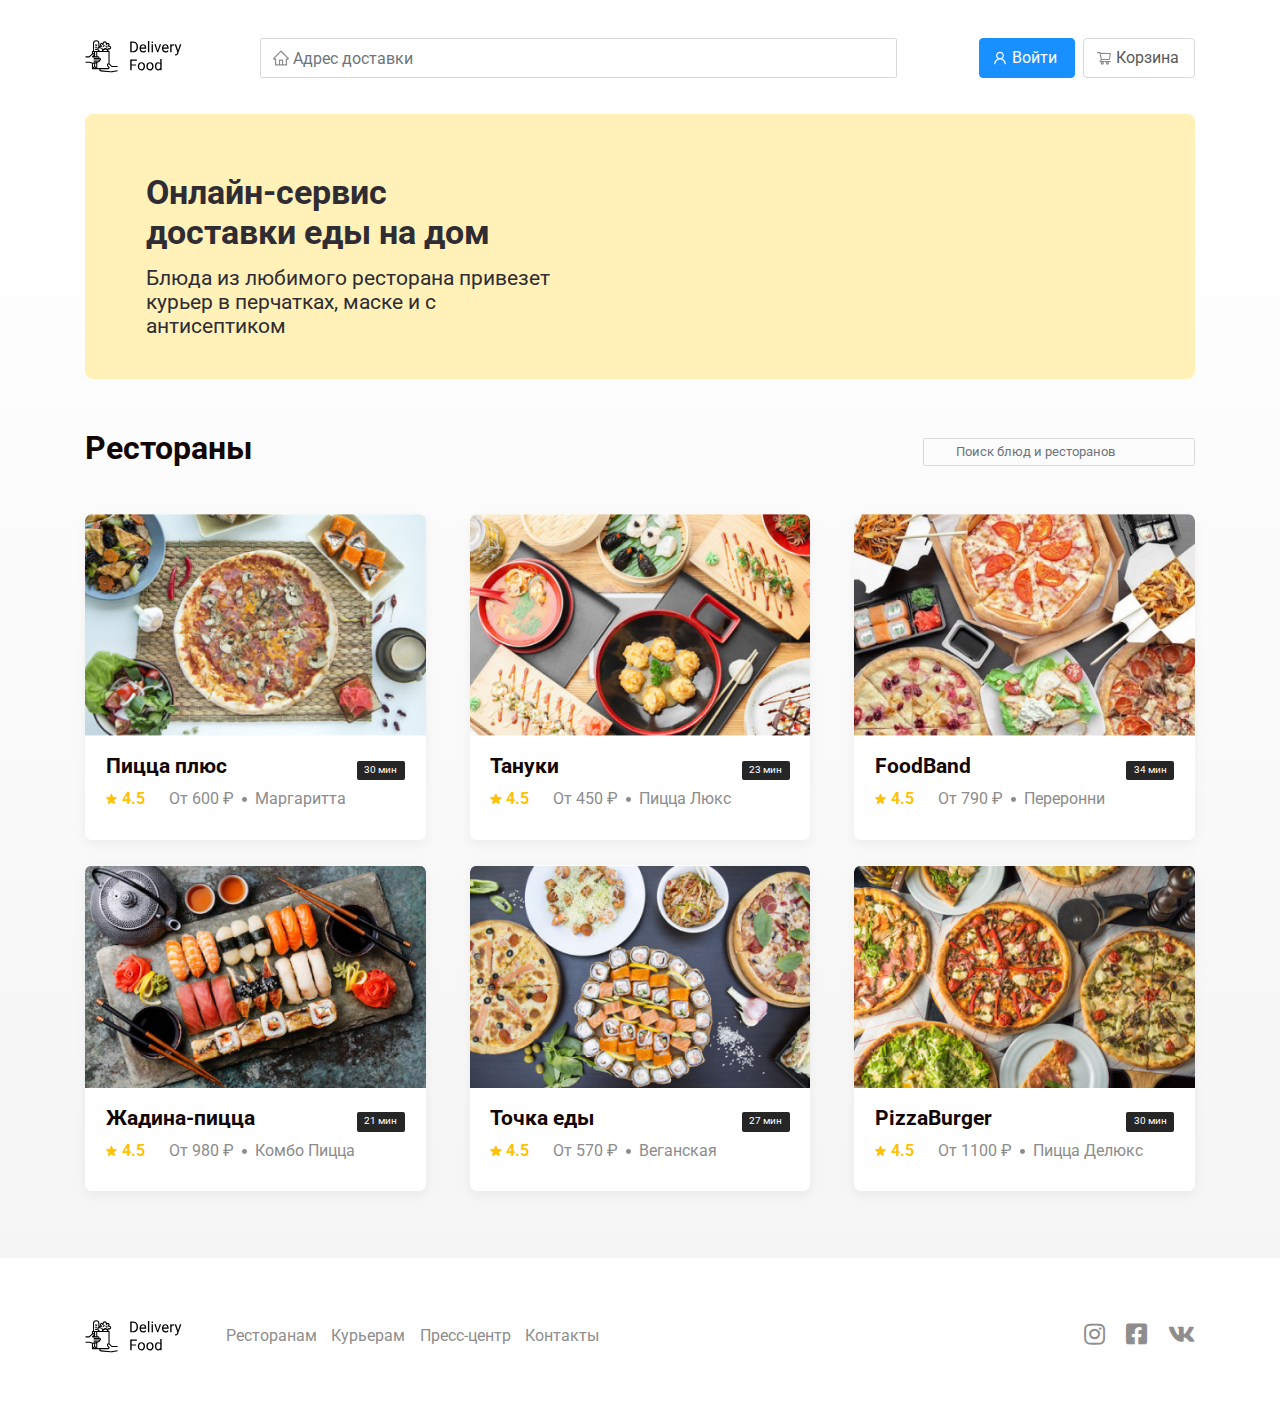
==== commit bc2f1806: "fix mobile adaptive (banner) + html update" ====
--- a/index.html
+++ b/index.html
@@ -71,7 +71,7 @@
         <div class="container-xl">
           <div class="row">
             <div class="col">
-              <section class="container-xl promo">
+              <section class="promo">
                 <div class="promo-text">
                   <h1>Онлайн-сервис доставки еды на дом</h1>
                   <p>
@@ -82,8 +82,6 @@
               </section>
             </div>
           </div>
-        </div>
-        <div class="container-xl">
           <div class="row">
             <div class="col">
               <section class="restaurants">
--- a/css/style.css
+++ b/css/style.css
@@ -362,17 +362,17 @@
     height: 16rem;
   }
   .promo-text {
-    padding: 4.4rem 2.4rem;
+    padding: 4.4rem 0.9rem;
   }
   .promo-text h1 {
-    font-size: 1.9rem;
-    line-height: 2.5rem;
-    width: 23rem;
+    font-size: 1.7rem;
+    line-height: 2.2rem;
+    width: 20rem;
   }
   .promo-text p {
     font-size: 1rem;
     line-height: 1.4rem;
-    width: 22rem;
+    width: 21rem;
   }
   .restaurants h1 {
     font-size: 1.6rem;
@@ -403,23 +403,34 @@
   }
 }
 
+@media screen and (max-width: 380px) {
+  .promo-text {
+    padding: 4.4rem 1.5rem;
+  }
+  .promo-text h1 {
+    font-size: 1.6rem;
+    line-height: 1.9rem;
+    width: 18rem;
+  }
+  .promo-text p {
+    font-size: 1rem;
+    line-height: 1.4rem;
+    width: 16rem;
+  }
+  .nav-links {
+    flex-wrap: wrap;
+    flex-basis: 60%;
+    margin-bottom: 8px;
+  }
+}
+
 @media screen and (max-width: 360px) {
   .promo-text {
-    padding: 4.4rem 0;
+    padding: 4.4rem 0.3rem;
   }
   .promo-text h1 {
     font-size: 1.5rem;
     line-height: 1.9rem;
     width: 16rem;
   }
-  .promo-text p {
-    font-size: 1rem;
-    line-height: 1.4rem;
-    width: 16rem;
-  }
-  .nav-links {
-    flex-wrap: wrap;
-    flex-basis: 60%;
-    margin-bottom: 8px;
-  }
-}
+}
